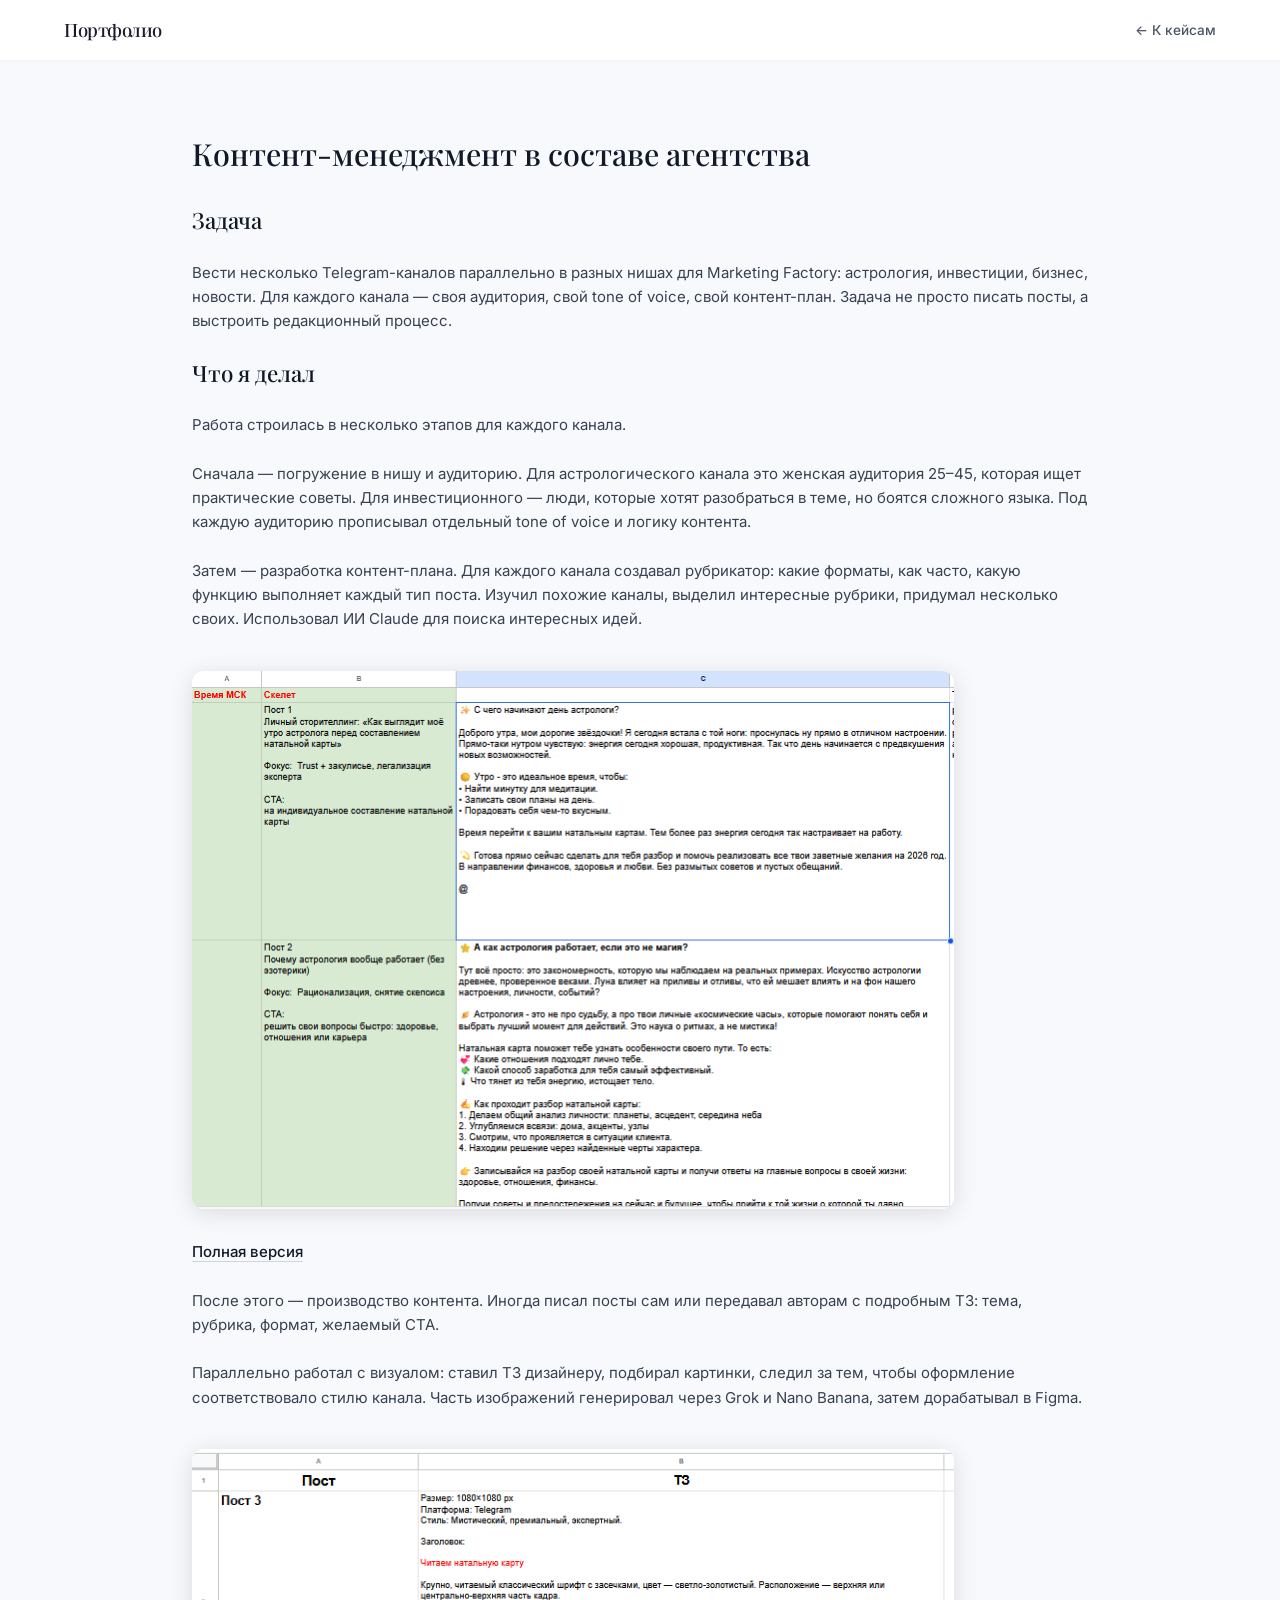
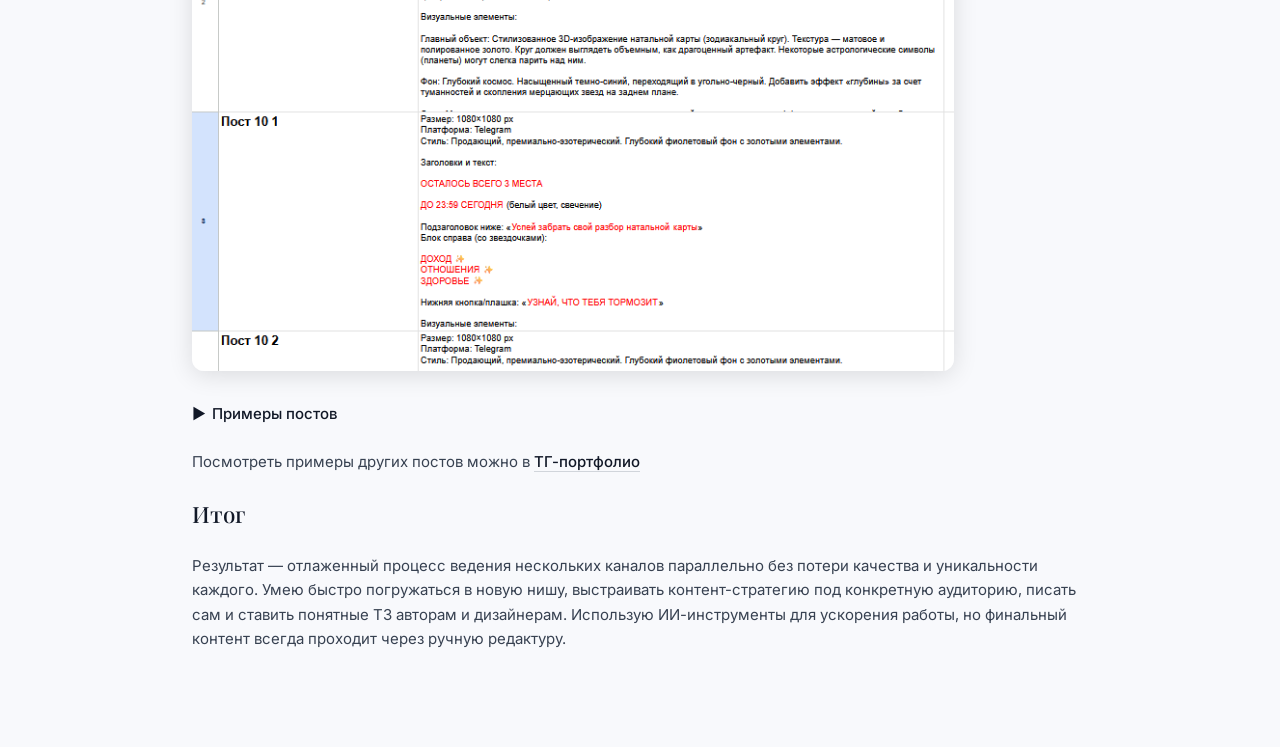
==== case-content-management.html @ f64e93d8 "Move portfolio files to repo root" ====
<!DOCTYPE html>
<html lang="ru">
<head>
    <meta charset="UTF-8">
    <meta name="viewport" content="width=device-width, initial-scale=1.0">
    <title>Контент-менеджмент и Telegram-каналы - Игорь Сафронов</title>
    <link href="https://fonts.googleapis.com/css2?family=Inter:wght@300;400;500;600;700&family=Playfair+Display:wght@400;500;600&display=swap" rel="stylesheet">
    <link rel="stylesheet" href="styles.css">
</head>
<body class="bg-gray-50 text-gray-900 leading-relaxed">
    <nav class="w-full fixed top-0 z-50 border-b border-gray-100 bg-white">
        <div class="max-w-6xl mx-auto px-6 py-4">
            <div class="flex justify-between items-center">
                <a href="index.html" class="text-xl font-semibold tracking-tight serif">Портфолио</a>
                <a href="index.html" class="text-sm text-gray-600 hover:text-accent transition-colors">← К кейсам</a>
            </div>
        </div>
    </nav>

    <section class="pt-32 pb-20">
        <div class="max-w-4xl mx-auto px-6">
            <h1 class="text-3xl md:text-4xl serif font-medium mb-4">Контент-менеджмент в составе агентства</h1>

            <div class="prose prose-lg max-w-none text-gray-700 space-y-6">

                <h2 class="text-2xl serif font-medium text-gray-900 mt-8">Задача</h2>
                <p>
                    Вести несколько Telegram-каналов параллельно в разных нишах для Marketing Factory: астрология, инвестиции, бизнес, новости.
                    Для каждого канала — своя аудитория, свой tone of voice, свой контент-план.
                    Задача не просто писать посты, а выстроить редакционный процесс.
                </p>

                <h2 class="text-2xl serif font-medium text-gray-900 mt-8">Что я делал</h2>
                <p>Работа строилась в несколько этапов для каждого канала.</p>

                <p>
                    Сначала — погружение в нишу и аудиторию. Для астрологического канала это женская аудитория 25–45,
                    которая ищет практические советы. Для инвестиционного — люди, которые хотят разобраться в теме,
                    но боятся сложного языка. Под каждую аудиторию прописывал отдельный tone of voice и логику контента.
                </p>

                <p>
                    Затем — разработка контент-плана. Для каждого канала создавал рубрикатор: какие форматы, как часто,
                    какую функцию выполняет каждый тип поста. Изучил похожие каналы, выделил интересные рубрики,
                    придумал несколько своих. Использовал ИИ Claude для поиска интересных идей.
                </p>

                <img src="img/casetas.png" alt="Скриншот контент-плана" class="rounded-lg mt-4" style="width:85%; box-shadow: 0 4px 24px rgba(0,0,0,0.12);">

                <p>
                    <a href="https://docs.google.com/spreadsheets/d/1V_7o6rROqRrUstEfY4D5DNnVHqoWGSjgUwhaqvTrzd8/edit?usp=sharing"
                       target="_blank"
                       class="text-gray-900 border-b border-gray-300 hover:text-accent hover:border-accent transition-colors font-medium">
                        Полная версия
                    </a>
                </p>

                <p>
                    После этого — производство контента. Иногда писал посты сам или передавал авторам с подробным ТЗ:
                    тема, рубрика, формат, желаемый CTA.
                </p>

                <p>
                    Параллельно работал с визуалом: ставил ТЗ дизайнеру, подбирал картинки,
                    следил за тем, чтобы оформление соответствовало стилю канала. Часть изображений
                    генерировал через Grok и Nano Banana, затем дорабатывал в Figma.
                </p>

                <img src="img/casetabl.png" alt="Пример оформления поста" class="rounded-lg mt-4" style="width:85%; box-shadow: 0 4px 24px rgba(0,0,0,0.12);">

                <details class="mt-6">
                    <summary class="cursor-pointer text-gray-900 font-medium inline hover:text-accent transition-colors list-none" style="display:inline-flex; align-items:center; gap:6px;">
                        <span class="summary-arrow">▶</span> Примеры постов
                    </summary>
                    <div class="mt-4 space-y-4">
                        <img src="img/post1.png" alt="Пример поста 1" class="rounded-lg" style="width:42%; box-shadow: 0 4px 24px rgba(0,0,0,0.12);">
                        <img src="img/post2.png" alt="Пример поста 2" class="rounded-lg" style="width:42%; box-shadow: 0 4px 24px rgba(0,0,0,0.12);">
                        <img src="img/post3.png" alt="Пример поста 3" class="rounded-lg" style="width:42%; box-shadow: 0 4px 24px rgba(0,0,0,0.12);">
                    </div>
                </details>

                <p>
                    Посмотреть примеры других постов можно в
                    <a href="https://t.me/texta22"
                       target="_blank"
                       class="text-gray-900 border-b border-gray-300 hover:text-accent hover:border-accent transition-colors font-medium">
                        ТГ-портфолио
                    </a>
                </p>

                <h2 class="text-2xl serif font-medium text-gray-900 mt-8">Итог</h2>
                <p>
                    Результат — отлаженный процесс ведения нескольких каналов параллельно без потери качества и уникальности каждого.
                    Умею быстро погружаться в новую нишу, выстраивать контент-стратегию под конкретную аудиторию,
                    писать сам и ставить понятные ТЗ авторам и дизайнерам.
                    Использую ИИ-инструменты для ускорения работы, но финальный контент всегда проходит через ручную редактуру.
                </p>

            </div>
        </div>
    </section>

    <div style="padding-bottom: 5rem;"></div>
</body>
</html>
---- styles.css ----
/* Base Styles */
body {
    font-family: 'Inter', sans-serif;
    scroll-behavior: smooth;
    background-color: #fafafa;
    color: #1f2937;
    line-height: 1.6;
    margin: 0;
    padding: 0;
    font-size: 15px;
}

.serif {
    font-family: 'Playfair Display', serif;
}

/* Layout Utilities */
.container {
    width: 100%;
    max-width: 72rem;
    margin-left: auto;
    margin-right: auto;
    padding-left: 1.5rem;
    padding-right: 1.5rem;
}

.max-w-4xl {
    max-width: 56rem;
}

.max-w-6xl {
    max-width: 72rem;
}

.px-6 {
    padding-left: 1.5rem;
    padding-right: 1.5rem;
}

.mx-auto {
    margin-left: auto;
    margin-right: auto;
}

.py-4 {
    padding-top: 1rem;
    padding-bottom: 1rem;
}

.px-8 {
    padding-left: 2rem;
    padding-right: 2rem;
}

.py-3 {
    padding-top: 0.75rem;
    padding-bottom: 0.75rem;
}

.pt-20 {
    padding-top: 5rem;
}

.pb-16 {
    padding-bottom: 4rem;
}

.py-20 {
    padding-top: 3rem;
    padding-bottom: 3rem;
}

.py-24 {
    padding-top: 3.5rem;
    padding-bottom: 3.5rem;
}

.py-16 {
    padding-top: 2.5rem;
    padding-bottom: 2.5rem;
}

.pt-32 {
    padding-top: 3rem;
}

.mb-2 {
    margin-bottom: 0.5rem;
}

.mb-3 {
    margin-bottom: 0.75rem;
}

.mb-6 {
    margin-bottom: 1rem;
}

.mb-10 {
    margin-bottom: 1.5rem;
}

.mb-12 {
    margin-bottom: 2rem;
}

.mb-16 {
    margin-bottom: 2.5rem;
}

.mb-8 {
    margin-bottom: 1.25rem;
}

.mb-4 {
    margin-bottom: 0.6rem;
}

.mt-12 {
    margin-top: 3rem;
}

.mt-8 {
    margin-top: 2rem;
}

.mt-6 {
    margin-top: 1.5rem;
}

.mt-2 {
    margin-top: 0.5rem;
}

/* Typography */
.text-xl {
    font-size: 1.15rem;
    line-height: 1.5;
}

.text-2xl {
    font-size: 1.4rem;
    line-height: 1.4;
}

.text-3xl {
    font-size: 1.75rem;
    line-height: 1.3;
}

.text-4xl {
    font-size: 2rem;
    line-height: 1.25;
}

.text-5xl {
    font-size: 2.5rem;
    line-height: 1.15;
}

.text-sm {
    font-size: 0.85rem;
    line-height: 1.5;
}

.text-lg {
    font-size: 1rem;
    line-height: 1.65;
}

.font-semibold {
    font-weight: 600;
}

.font-medium {
    font-weight: 500;
}

.font-light {
    font-weight: 300;
}

.tracking-tight {
    letter-spacing: -0.025em;
}

.tracking-wide {
    letter-spacing: 0.025em;
}

.leading-relaxed {
    line-height: 1.625;
}

/* Colors */
.text-gray-900 {
    color: #111827;
}

.text-gray-800 {
    color: #1f2937;
}

.text-gray-700 {
    color: #374151;
}

.text-gray-600 {
    color: #4b5563;
}

.text-gray-500 {
    color: #6b7280;
}

.text-gray-400 {
    color: #9ca3af;
}

.text-white {
    color: #ffffff;
}

.text-accent {
    color: #6366f1;
}

.bg-white {
    background-color: #ffffff;
}

.bg-gray-900 {
    background-color: #1a1a2e;
}

.bg-gray-50 {
    background-color: #f8f9fc;
}

.bg-gray-100 {
    background-color: #f3f4f6;
}

.bg-accent {
    background-color: #4f46e5;
}

.border-gray-100 {
    border-color: #f3f4f6;
}

.border-gray-200 {
    border-color: #e5e7eb;
}

.border-gray-300 {
    border-color: #d1d5db;
}

/* Background Gradients */
.bg-gradient-subtle {
    background: linear-gradient(180deg, #ffffff 0%, #f8f9fc 50%, #f0f2f5 100%);
}

.bg-gradient-hero {
    background: linear-gradient(135deg, #fafbfc 0%, #f3f4f6 50%, #e8eaf0 100%);
}

.bg-gradient-card {
    background: linear-gradient(145deg, #ffffff 0%, #fafbfc 100%);
}

.bg-white\/80 {
    background-color: rgba(255, 255, 255, 0.85);
}

/* Flexbox */
.flex {
    display: flex;
}

.justify-between {
    justify-content: space-between;
}

.items-center {
    align-items: center;
}

.space-x-8 > * + * {
    margin-left: 2rem;
}

/* Grid */
.grid {
    display: grid;
}

.gap-6 {
    gap: 1.5rem;
}

.gap-1 {
    gap: 0.25rem;
}

.gap-2 {
    gap: 0.5rem;
}

.gap-8 {
    gap: 2rem;
}

.gap-12 {
    gap: 1.75rem;
}

/* Display & Visibility */
.hidden {
    display: none;
}

.block {
    display: block;
}

.inline-block {
    display: inline-block;
}

.inline-flex {
    display: inline-flex;
}

/* Borders */
.border {
    border-width: 1px;
    border-style: solid;
}

.border-b {
    border-bottom-width: 1px;
    border-bottom-style: solid;
}

.border-t {
    border-top-width: 1px;
    border-top-style: solid;
}

.rounded-lg {
    border-radius: 0.75rem;
}

.rounded-xl {
    border-radius: 1rem;
}

.rounded-md {
    border-radius: 0.5rem;
}

.rounded-full {
    border-radius: 9999px;
}

/* Shadows */
.shadow-sm {
    box-shadow: 0 1px 2px 0 rgba(0, 0, 0, 0.04);
}

.shadow-md {
    box-shadow: 0 4px 6px -1px rgba(0, 0, 0, 0.05), 0 2px 4px -2px rgba(0, 0, 0, 0.05);
}

.shadow-lg {
    box-shadow: 0 10px 15px -3px rgba(0, 0, 0, 0.06), 0 4px 6px -4px rgba(0, 0, 0, 0.04);
}

.shadow-xl {
    box-shadow: 0 20px 25px -5px rgba(0, 0, 0, 0.07), 0 8px 10px -6px rgba(0, 0, 0, 0.04);
}

/* Width & Height */
.w-full {
    width: 100%;
}

.w-6 {
    width: 1.5rem;
}

.h-6 {
    height: 1.5rem;
}

.max-w-full {
    max-width: 100%;
}

.h-auto {
    height: auto;
}

/* Positioning */
.relative {
    position: relative;
}

.z-50 {
    z-index: 50;
}

/* Backdrop */
.backdrop-blur-md {
    backdrop-filter: blur(12px);
    -webkit-backdrop-filter: blur(12px);
}

/* Transitions */
.transition-all {
    transition: all 0.3s ease;
}

.transition-colors {
    transition-property: color, background-color, border-color, text-decoration-color, fill, stroke;
    transition-timing-function: cubic-bezier(0.4, 0, 0.2, 1);
    transition-duration: 200ms;
}

.transition-transform {
    transition-property: transform;
    transition-timing-function: cubic-bezier(0.4, 0, 0.2, 1);
    transition-duration: 200ms;
}

.transition-shadow {
    transition-property: box-shadow;
    transition-timing-function: cubic-bezier(0.4, 0, 0.2, 1);
    transition-duration: 200ms;
}

/* Hover States */
.hover\:text-gray-600:hover {
    color: #5c5c7a;
}

.hover\:text-gray-800:hover {
    color: #2d2d44;
}

.hover\:text-gray-900:hover {
    color: #1a1a2e;
}

.hover\:text-accent:hover {
    color: #4f46e5;
}

.hover\:border-gray-600:hover {
    border-color: #5c5c7a;
}

.hover\:bg-gray-100:hover {
    background-color: #f3f4f6;
}

.hover\:bg-accent:hover {
    background-color: #4338ca;
}

.hover\:shadow-lg:hover {
    box-shadow: 0 10px 15px -3px rgba(0, 0, 0, 0.08), 0 4px 6px -4px rgba(0, 0, 0, 0.05);
}

.hover\:shadow-xl:hover {
    box-shadow: 0 20px 25px -5px rgba(0, 0, 0, 0.1), 0 8px 10px -6px rgba(0, 0, 0, 0.06);
}

.hover\:translate-y-\[-2px\]:hover {
    transform: translateY(-2px);
}

/* Text Decoration */
.underline {
    text-decoration: underline;
    text-underline-offset: 3px;
}

/* Link styles */
a {
    text-decoration: none;
    color: inherit;
}

a.text-gray-900.border-b {
    border-bottom: 1px solid #d1d5db;
    text-decoration: none;
}

a.text-gray-900.border-b:hover {
    border-color: #4f46e5;
    color: #4f46e5;
}

/* Work Card Styles */
.work-card {
    background: #ffffff;
    border-radius: 0.875rem;
    padding: 1.25rem 1.5rem;
    box-shadow: 0 1px 3px 0 rgba(0, 0, 0, 0.06), 0 1px 2px -1px rgba(0, 0, 0, 0.04);
    transition: all 0.3s cubic-bezier(0.4, 0, 0.2, 1);
    border: 1px solid #e5e7eb;
}

.work-card:hover {
    box-shadow: 0 12px 24px -8px rgba(99, 102, 241, 0.15), 0 6px 12px -6px rgba(0, 0, 0, 0.08);
    transform: translateY(-2px);
    border-color: #c7d2fe;
}

.work-card h4 a {
    cursor: pointer;
    position: relative;
}

/* Navigation */
nav {
    background: rgba(255, 255, 255, 0.85);
    backdrop-filter: blur(16px);
    -webkit-backdrop-filter: blur(16px);
    border-bottom: 1px solid rgba(226, 232, 240, 0.8);
    box-shadow: 0 1px 3px 0 rgba(0, 0, 0, 0.04);
}

nav .text-xl {
    font-family: 'Playfair Display', serif;
    font-weight: 500;
    color: #1a1a2e;
}

nav a {
    font-weight: 500;
    color: #5c5c7a;
    transition: color 0.2s ease;
    position: relative;
}

nav a::after {
    content: '';
    position: absolute;
    bottom: -4px;
    left: 0;
    width: 0;
    height: 2px;
    background: #4f46e5;
    transition: width 0.3s ease;
}

nav a:hover {
    color: #4f46e5;
}

nav a:hover::after {
    width: 100%;
}

/* Hero Section */
.hero {
    min-height: 60vh;
    display: flex;
    align-items: center;
    background: linear-gradient(180deg, #ffffff 0%, #f8fafc 60%, #f1f5f9 100%);
}

.hero h1 {
    background: linear-gradient(135deg, #111827 0%, #4b5563 100%);
    -webkit-background-clip: text;
    -webkit-text-fill-color: transparent;
    background-clip: text;
    font-weight: 600;
    letter-spacing: -0.02em;
}

/* Section Styles */
.section-title {
    position: relative;
    display: inline-block;
    font-weight: 600;
    letter-spacing: -0.01em;
}

.section-title::after {
    content: '';
    position: absolute;
    bottom: -8px;
    left: 0;
    width: 60px;
    height: 3px;
    background: linear-gradient(90deg, #6366f1, #8b5cf6);
    border-radius: 3px;
}

/* Contact Button */
.contact-btn {
    background: linear-gradient(135deg, #6366f1 0%, #8b5cf6 100%);
    color: white;
    padding: 0.85rem 2.25rem;
    border-radius: 0.75rem;
    font-weight: 600;
    font-size: 0.95rem;
    letter-spacing: 0.015em;
    transition: all 0.3s cubic-bezier(0.4, 0, 0.2, 1);
    box-shadow: 0 8px 20px -5px rgba(99, 102, 241, 0.35), 0 4px 10px -2px rgba(99, 102, 241, 0.2);
    display: inline-block;
}

.contact-btn:hover {
    transform: translateY(-2px);
    box-shadow: 0 16px 32px -8px rgba(99, 102, 241, 0.45), 0 6px 12px -4px rgba(99, 102, 241, 0.3);
    background: linear-gradient(135deg, #4f46e5 0%, #7c3aed 100%);
}

/* Image Preview */
.preview-image {
    border-radius: 0.75rem;
    box-shadow: 0 4px 6px -1px rgba(0, 0, 0, 0.05), 0 2px 4px -2px rgba(0, 0, 0, 0.03);
    transition: all 0.3s ease;
}

.preview-image:hover {
    box-shadow: 0 10px 15px -3px rgba(0, 0, 0, 0.08), 0 4px 6px -4px rgba(0, 0, 0, 0.05);
    transform: scale(1.01);
}

/* Contact Section */
.contact-section {
    background: linear-gradient(135deg, #1e293b 0%, #334155 100%);
    position: relative;
    overflow: hidden;
}

.contact-section::before {
    content: '';
    position: absolute;
    top: 0;
    left: 0;
    right: 0;
    bottom: 0;
    background: radial-gradient(circle at 30% 50%, rgba(99, 102, 241, 0.1) 0%, transparent 50%);
    pointer-events: none;
}

.contact-section h2 {
    background: linear-gradient(135deg, #ffffff 0%, #cbd5e1 100%);
    -webkit-background-clip: text;
    -webkit-text-fill-color: transparent;
    background-clip: text;
    position: relative;
    z-index: 1;
}

/* Responsive Breakpoints */
@media (min-width: 768px) {
    .md\:flex {
        display: flex;
    }
    
    .md\:hidden {
        display: none;
    }
    
    .md\:text-3xl {
        font-size: 1.65rem;
        line-height: 1.35;
    }
    
    .md\:text-4xl {
        font-size: 1.9rem;
        line-height: 1.3;
    }
    
    .md\:text-5xl {
        font-size: 2.35rem;
        line-height: 1.2;
    }
}

/* Custom Classes */
.section {
    padding-top: 80px;
    padding-bottom: 80px;
}

.fade-in, .stagger-1, .stagger-2, .stagger-3 {
    opacity: 1;
    animation: none;
}

@keyframes fadeIn {
    to { opacity: 1; }
}

.hidden-content {
    display: block !important;
    opacity: 1 !important;
}

.content-left {
    text-align: left;
}

.center-if-needed {
    text-align: center;
}

.p-4 {
    padding: 1rem;
}

.text-center {
    text-align: center;
}

/* Card Grid for Works */
.work-grid {
    display: grid;
    gap: 1rem;
}

@media (min-width: 768px) {
    .work-grid {
        grid-template-columns: repeat(2, 1fr);
        gap: 1.25rem;
    }
}

/* Category Badge */
.category-badge {
    display: inline-block;
    padding: 0.25rem 0.75rem;
    font-size: 0.7rem;
    font-weight: 600;
    color: #6366f1;
    background: linear-gradient(135deg, rgba(99, 102, 241, 0.1) 0%, rgba(139, 92, 246, 0.08) 100%);
    border: 1px solid rgba(99, 102, 241, 0.15);
    border-radius: 9999px;
    margin-bottom: 0.5rem;
    text-transform: uppercase;
    letter-spacing: 0.05em;
    transition: all 0.3s ease;
}

.category-badge:hover {
    background: linear-gradient(135deg, rgba(99, 102, 241, 0.15) 0%, rgba(139, 92, 246, 0.12) 100%);
    border-color: rgba(99, 102, 241, 0.25);
}

/* Contact Info */
.contact-info {
    display: flex;
    flex-direction: column;
    gap: 0.5rem;
}

.contact-info a {
    color: #5c5c7a;
    transition: color 0.2s ease;
}

.contact-info a:hover {
    color: #4f46e5;
}

/* Examples Section */
.space-y-4 > * + * {
    margin-top: 1rem;
}

.space-y-3 > * + * {
    margin-top: 0.75rem;
}

.space-y-6 > * + * {
    margin-top: 1.5rem;
}

.space-y-12 > * + * {
    margin-top: 3rem;
}
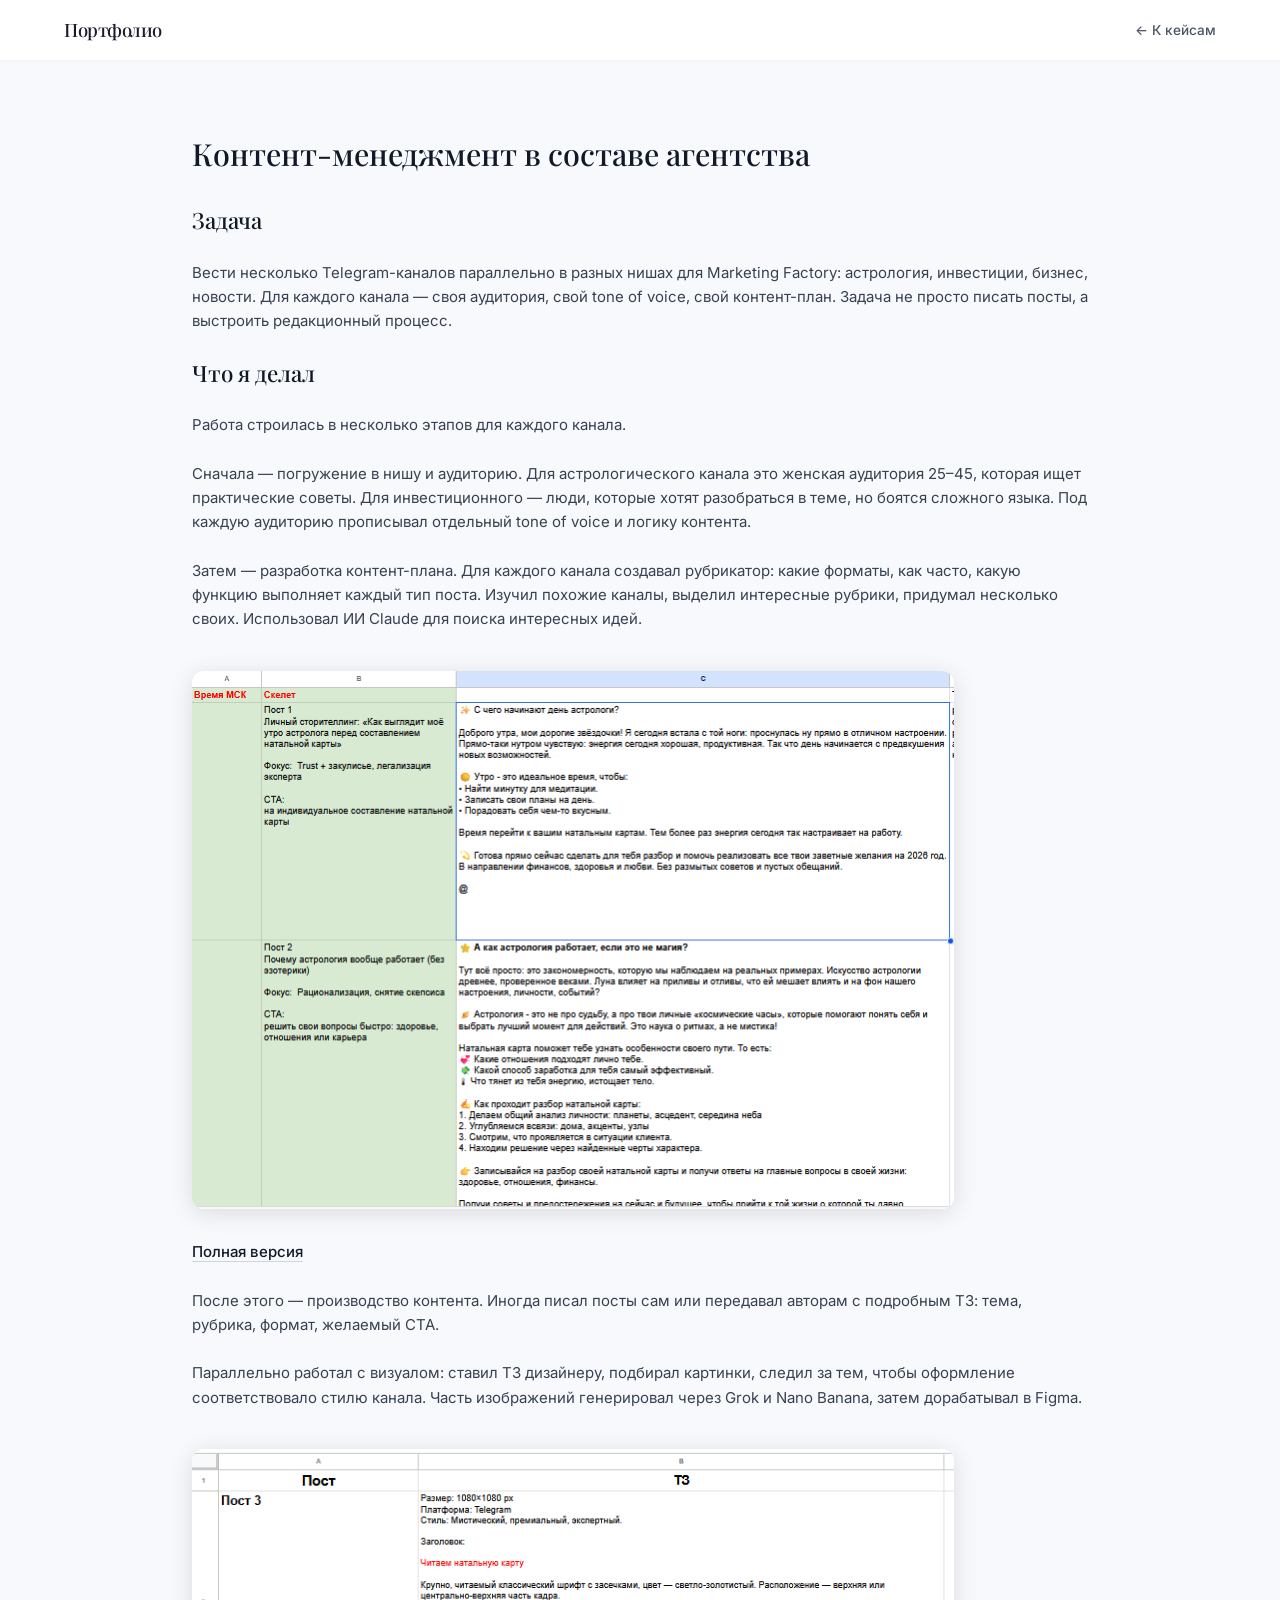
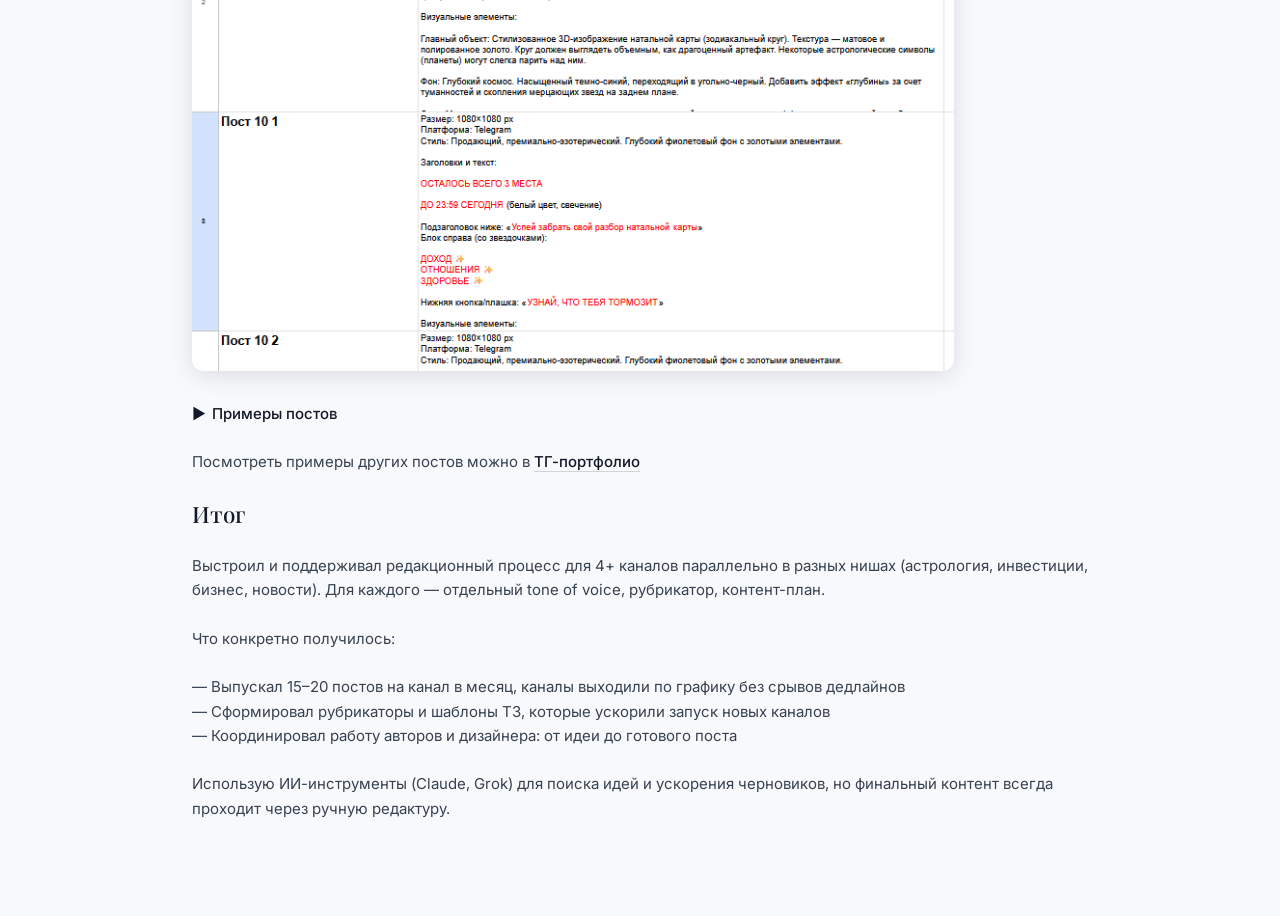
==== commit 993106e5: "Update results section in case-content-management with concrete metrics" ====
--- a/case-content-management.html
+++ b/case-content-management.html
@@ -11,7 +11,7 @@
     <nav class="w-full fixed top-0 z-50 border-b border-gray-100 bg-white">
         <div class="max-w-6xl mx-auto px-6 py-4">
             <div class="flex justify-between items-center">
-                <a href="index.html" class="text-xl font-semibold tracking-tight serif">Портфолио</a>
+                <span class="text-xl font-semibold tracking-tight serif">Портфолио</span>
                 <a href="index.html" class="text-sm text-gray-600 hover:text-accent transition-colors">← К кейсам</a>
             </div>
         </div>
@@ -90,10 +90,16 @@
 
                 <h2 class="text-2xl serif font-medium text-gray-900 mt-8">Итог</h2>
                 <p>
-                    Результат — отлаженный процесс ведения нескольких каналов параллельно без потери качества и уникальности каждого.
-                    Умею быстро погружаться в новую нишу, выстраивать контент-стратегию под конкретную аудиторию,
-                    писать сам и ставить понятные ТЗ авторам и дизайнерам.
-                    Использую ИИ-инструменты для ускорения работы, но финальный контент всегда проходит через ручную редактуру.
+                    Выстроил и поддерживал редакционный процесс для 4+ каналов параллельно в разных нишах (астрология, инвестиции, бизнес, новости). Для каждого — отдельный tone of voice, рубрикатор, контент-план.
+                </p>
+                <p>Что конкретно получилось:</p>
+                <p>
+                    — Выпускал 15–20 постов на канал в месяц, каналы выходили по графику без срывов дедлайнов<br>
+                    — Сформировал рубрикаторы и шаблоны ТЗ, которые ускорили запуск новых каналов<br>
+                    — Координировал работу авторов и дизайнера: от идеи до готового поста
+                </p>
+                <p>
+                    Использую ИИ-инструменты (Claude, Grok) для поиска идей и ускорения черновиков, но финальный контент всегда проходит через ручную редактуру.
                 </p>
 
             </div>
